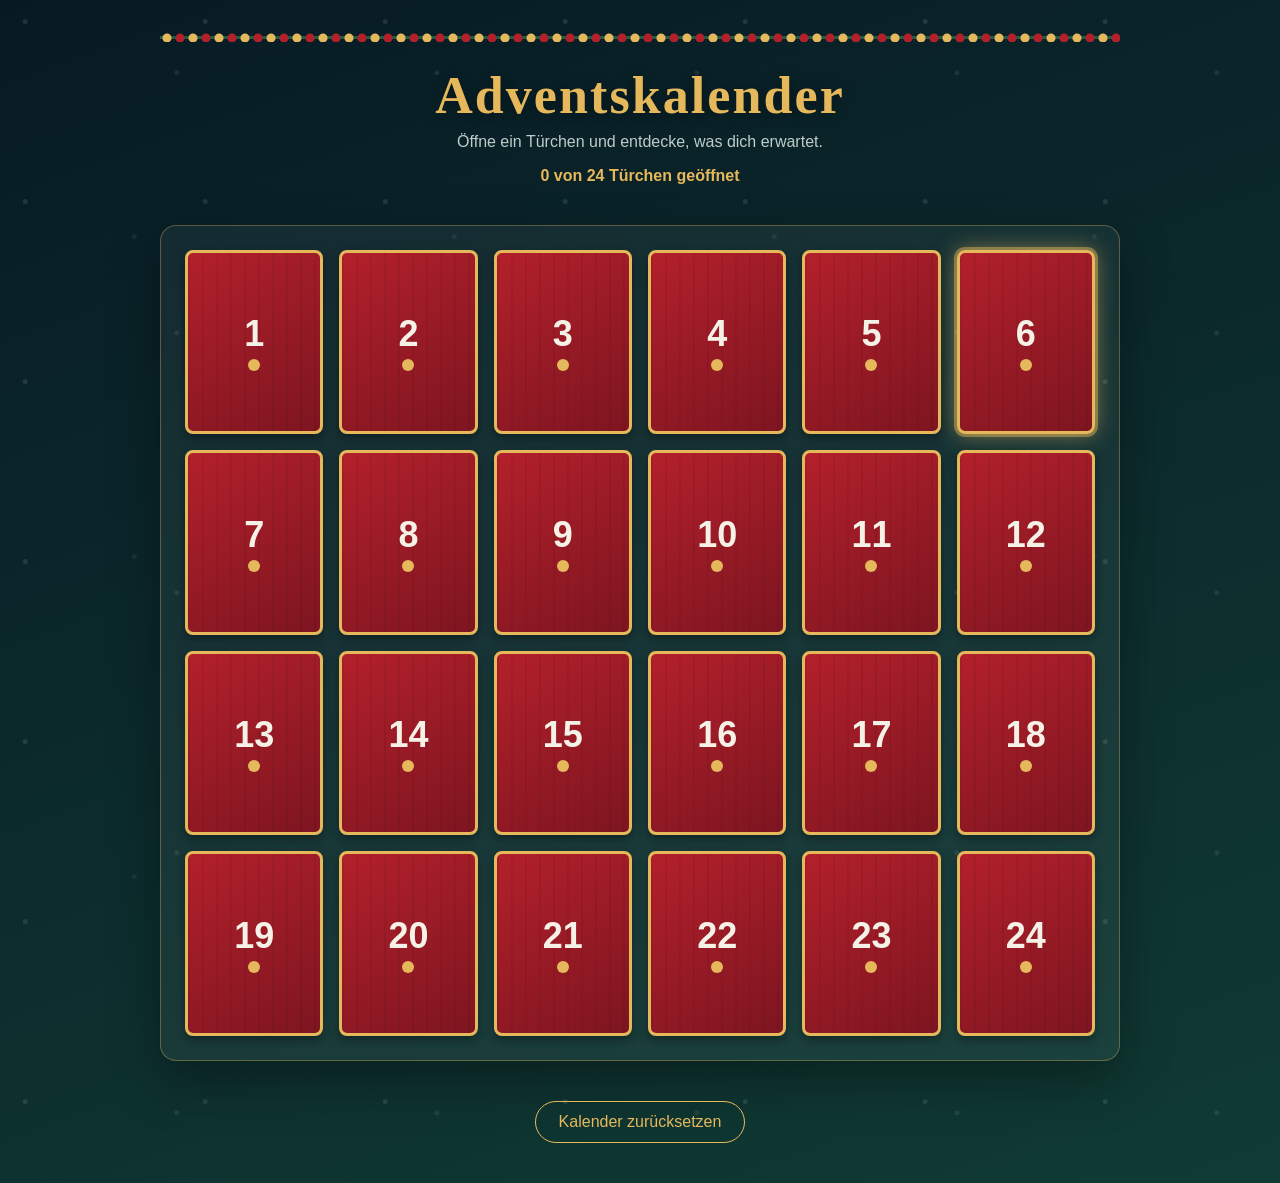
==== index.html @ 4fd3fb47 "Base" ====
<!DOCTYPE html>
<html lang="de">
<head>
  <meta charset="UTF-8">
  <meta name="viewport" content="width=device-width, initial-scale=1.0">
  <title>Adventskalender</title>
  <link rel="stylesheet" href="styles.css">
</head>
<body class="calendar-page">
  <header class="page-header">
    <div class="garland" aria-hidden="true"></div>
    <h1>Adventskalender</h1>
    <p class="subtitle">Öffne ein Türchen und entdecke, was dich erwartet.</p>
    <p class="progress" id="progress" aria-live="polite"></p>
  </header>

  <main>
    <div class="calendar" id="calendar" aria-label="Adventskalender mit 24 Türchen"></div>
  </main>

  <footer class="page-footer">
    <button type="button" id="reset" class="reset-button">Kalender zurücksetzen</button>
  </footer>

  <script src="content.js"></script>
  <script src="store.js"></script>
  <script src="script.js"></script>
</body>
</html>
---- styles.css ----
:root {
  --bg: #071a24;
  --bg-accent: #103b34;
  --green: #1f5c43;
  --door: #b3202b;
  --door-dark: #7d1520;
  --door-edge: #e6b85c;
  --text: #f6f1e6;
  --muted: #becdc9;
  --card: #fffaf0;
  --card-text: #3a2a20;
}

* {
  box-sizing: border-box;
}

body {
  margin: 0;
  min-height: 100vh;
  font-family: "Segoe UI", Roboto, Arial, sans-serif;
  color: var(--text);
  background:
    radial-gradient(circle at 14% 12%, rgba(255, 255, 255, 0.1) 0 2px, transparent 3px),
    radial-gradient(circle at 68% 28%, rgba(255, 255, 255, 0.08) 0 2px, transparent 3px),
    radial-gradient(circle at 42% 74%, rgba(255, 255, 255, 0.06) 0 2px, transparent 3px),
    linear-gradient(160deg, var(--bg), var(--bg-accent));
  background-size: 180px 180px, 260px 260px, 320px 320px, auto;
}

.page-header {
  text-align: center;
  padding: 2.5rem 1rem 1rem;
}

.garland {
  width: min(960px, 94vw);
  height: 18px;
  margin: -1rem auto 1.5rem;
  background:
    radial-gradient(circle at 7px 14px, var(--door-edge) 0 4px, transparent 5px) 0 0 / 26px 18px repeat-x,
    radial-gradient(circle at 20px 14px, var(--door) 0 4px, transparent 5px) 0 0 / 26px 18px repeat-x,
    radial-gradient(circle at 33px 14px, var(--green) 0 4px, transparent 5px) 0 0 / 26px 18px repeat-x,
    linear-gradient(to bottom, transparent 0 12px, var(--green) 12px 15px, transparent 15px);
}

.page-header h1 {
  margin: 0;
  font-family: Georgia, "Times New Roman", serif;
  font-size: clamp(2rem, 5vw, 3.25rem);
  letter-spacing: 0.04em;
  color: var(--door-edge);
  text-shadow: 0 3px 14px rgba(0, 0, 0, 0.4);
}

.subtitle {
  margin: 0.5rem 0 0;
  color: var(--muted);
}

.progress {
  margin: 1rem 0 0;
  font-weight: 600;
  color: var(--door-edge);
}

.calendar {
  display: grid;
  grid-template-columns: repeat(6, minmax(0, 1fr));
  gap: clamp(0.5rem, 1.5vw, 1rem);
  width: min(960px, 94vw);
  margin: 1.5rem auto;
  padding: clamp(0.75rem, 2vw, 1.5rem);
  border: 1px solid rgba(230, 184, 92, 0.35);
  border-radius: 16px;
  background: rgba(255, 255, 255, 0.05);
  box-shadow: 0 20px 50px rgba(0, 0, 0, 0.35);
}

.door {
  position: relative;
  display: block;
  aspect-ratio: 3 / 4;
  color: inherit;
  text-decoration: none;
  perspective: 800px;
}

.door:focus-visible {
  outline: 3px solid var(--door-edge);
  outline-offset: 3px;
  border-radius: 8px;
}

.door-inner {
  position: relative;
  width: 100%;
  height: 100%;
  transform-style: preserve-3d;
  transition: transform 0.6s ease;
}

.door.is-open .door-inner {
  transform: rotateY(180deg);
}

.door-face {
  position: absolute;
  inset: 0;
  display: flex;
  align-items: center;
  justify-content: center;
  border-radius: 8px;
  backface-visibility: hidden;
  box-shadow: 0 4px 10px rgba(0, 0, 0, 0.35);
}

.door-front {
  flex-direction: column;
  gap: 0.25rem;
  border: 3px solid var(--door-edge);
  background:
    repeating-linear-gradient(90deg, rgba(0, 0, 0, 0.06) 0 2px, transparent 2px 14px),
    linear-gradient(145deg, var(--door), var(--door-dark));
  color: var(--text);
}

.door-front .number {
  font-size: clamp(1.25rem, 3.5vw, 2.25rem);
  font-weight: 700;
}

.door-front .knob {
  width: 12px;
  height: 12px;
  border-radius: 50%;
  background: var(--door-edge);
}

.door-back {
  flex-direction: column;
  gap: 0.35rem;
  transform: rotateY(180deg);
  border: 3px solid var(--door-edge);
  background: var(--card);
  color: var(--card-text);
}

.door-back::before {
  content: "✦";
  font-size: clamp(1rem, 3vw, 1.75rem);
  color: var(--door-edge);
}

.back-label {
  font-size: clamp(0.65rem, 1.6vw, 0.9rem);
  font-weight: 600;
}

.door.is-today .door-front {
  box-shadow: 0 0 0 3px rgba(230, 184, 92, 0.45), 0 0 22px rgba(230, 184, 92, 0.55);
}

.door:not(.is-open):hover .door-inner {
  transform: translateY(-4px);
}

.page-footer,
.detail-footer {
  text-align: center;
  padding: 1rem 1rem 2.5rem;
}

.reset-button,
.back-link,
.nav-link {
  display: inline-block;
  padding: 0.7rem 1.4rem;
  border: 1px solid var(--door-edge);
  border-radius: 999px;
  background: transparent;
  color: var(--door-edge);
  font: inherit;
  text-decoration: none;
  cursor: pointer;
}

.reset-button:hover,
.back-link:hover,
.nav-link:hover {
  background: rgba(230, 184, 92, 0.15);
}

.reset-button:focus-visible,
.back-link:focus-visible,
.nav-link:focus-visible {
  outline: 3px solid var(--door-edge);
  outline-offset: 3px;
}

.detail-header {
  padding: 1.75rem clamp(1rem, 4vw, 3rem) 0;
}

.back-link::before {
  content: "← ";
}

.detail-main {
  width: min(720px, 92vw);
  margin: 1.5rem auto;
}

.door-detail {
  padding: clamp(1.5rem, 4vw, 2.75rem);
  border: 2px solid var(--door-edge);
  border-radius: 16px;
  background:
    radial-gradient(circle at 100% 0, rgba(31, 92, 67, 0.08) 0 35%, transparent 36%),
    var(--card);
  color: var(--card-text);
  box-shadow: 0 20px 50px rgba(0, 0, 0, 0.35);
}

.detail-day {
  margin: 0;
  font-family: Georgia, "Times New Roman", serif;
  font-size: clamp(2.5rem, 8vw, 4rem);
  font-weight: 700;
  line-height: 1;
  color: var(--door);
}

.door-detail h1 {
  margin: 0.5rem 0 1.5rem;
  font-family: Georgia, "Times New Roman", serif;
  font-size: clamp(1.5rem, 4vw, 2.25rem);
  color: var(--green);
}

.detail-text {
  margin: 0;
  font-size: 1.05rem;
  line-height: 1.7;
}

.notice {
  padding: 1.5rem;
  border-radius: 12px;
  background: rgba(31, 92, 67, 0.08);
  text-align: center;
}

.notice::before {
  content: "✦";
  display: block;
  margin-bottom: 0.5rem;
  font-size: 1.5rem;
  color: var(--door-edge);
}

.notice h2 {
  margin: 0;
  font-family: Georgia, "Times New Roman", serif;
  font-size: clamp(1.4rem, 4vw, 2rem);
  color: var(--door);
}

.notice-note {
  margin: 0.75rem 0 0;
  color: var(--green);
}

.image-figure {
  margin: 0;
  text-align: center;
}

.image-frame {
  display: flex;
  align-items: center;
  justify-content: center;
  min-height: 220px;
  padding: 1.5rem;
  border-radius: 12px;
  background: linear-gradient(160deg, rgba(31, 92, 67, 0.12), rgba(230, 184, 92, 0.12));
}

.motif {
  width: min(180px, 60vw);
  height: auto;
}

.motif .accent {
  fill: var(--door-edge);
}

.motif .trunk,
.motif .ribbon {
  fill: var(--door-dark);
}

.motif .snow {
  fill: #fdfdfb;
  stroke: var(--green);
  stroke-width: 3;
}

.motif .eye {
  fill: var(--door-dark);
}

.image-figure figcaption {
  margin-top: 1rem;
  color: var(--green);
  font-size: 0.95rem;
}

.audio-block audio {
  width: 100%;
}

.audio-hint {
  margin: 0.75rem 0 0;
  padding: 0.75rem 1rem;
  border-radius: 8px;
  background: rgba(179, 32, 43, 0.1);
  color: var(--door-dark);
  font-size: 0.95rem;
}

.audio-transcript {
  margin: 1rem 0 0;
  padding: 1rem;
  border-left: 3px solid var(--door-edge);
  background: rgba(31, 92, 67, 0.06);
  line-height: 1.7;
}

.door-nav {
  display: flex;
  justify-content: space-between;
  flex-wrap: wrap;
  gap: 0.75rem;
  width: min(720px, 92vw);
  margin: 0 auto;
}

@media (max-width: 640px) {
  .calendar {
    grid-template-columns: repeat(4, minmax(0, 1fr));
  }

  .door-nav {
    justify-content: center;
  }
}

@media (prefers-reduced-motion: reduce) {
  .door-inner,
  .door:not(.is-open):hover .door-inner {
    transition: none;
    transform: none;
  }

  .door.is-open .door-inner {
    transform: rotateY(180deg);
  }
}
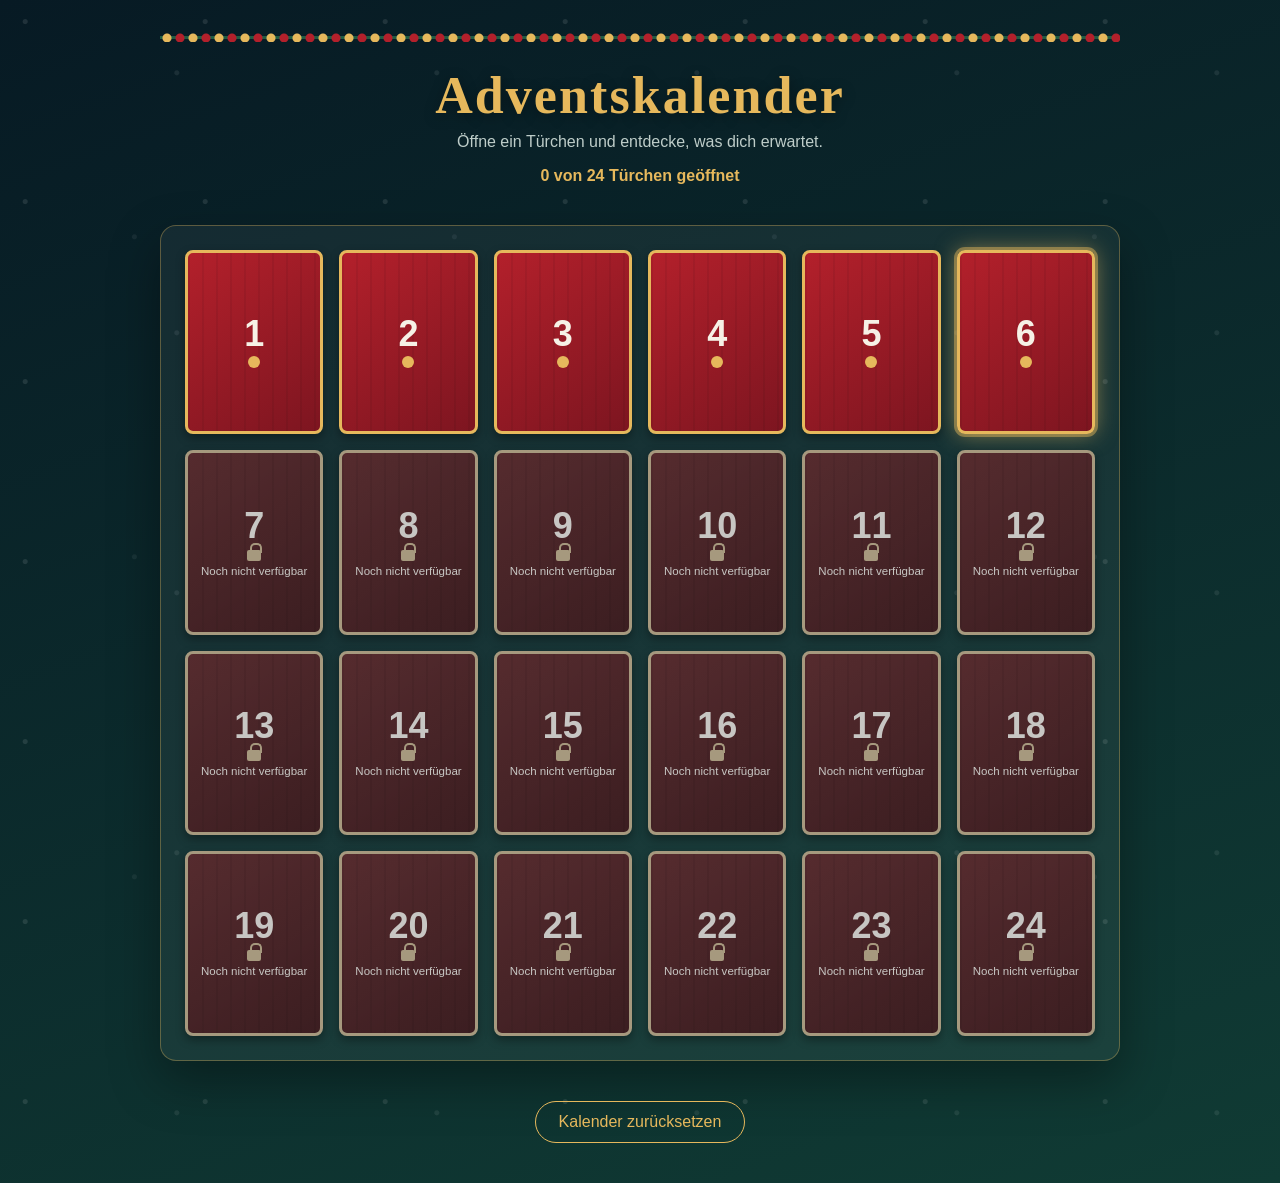
==== commit 29c14b36: "Sperre zukünftige Tage" ====
--- a/index.html
+++ b/index.html
@@ -23,6 +23,7 @@
   </footer>
 
   <script src="content.js"></script>
+  <script src="date.js"></script>
   <script src="store.js"></script>
   <script src="script.js"></script>
 </body>
--- a/styles.css
+++ b/styles.css
@@ -125,9 +125,10 @@
   color: var(--text);
 }
 
-.door-front .number {
+.number {
   font-size: clamp(1.25rem, 3.5vw, 2.25rem);
   font-weight: 700;
+  line-height: 1;
 }
 
 .door-front .knob {
@@ -146,10 +147,8 @@
   color: var(--card-text);
 }
 
-.door-back::before {
-  content: "✦";
-  font-size: clamp(1rem, 3vw, 1.75rem);
-  color: var(--door-edge);
+.door-back .number {
+  color: var(--door);
 }
 
 .back-label {
@@ -161,7 +160,43 @@
   box-shadow: 0 0 0 3px rgba(230, 184, 92, 0.45), 0 0 22px rgba(230, 184, 92, 0.55);
 }
 
-.door:not(.is-open):hover .door-inner {
+.door.is-locked {
+  cursor: not-allowed;
+}
+
+.door.is-locked .door-front {
+  filter: saturate(0.35) brightness(0.82);
+}
+
+.lock {
+  position: relative;
+  display: block;
+  width: 14px;
+  height: 11px;
+  margin-top: 2px;
+  border-radius: 2px;
+  background: var(--door-edge);
+}
+
+.lock::before {
+  content: "";
+  position: absolute;
+  left: 3px;
+  top: -7px;
+  width: 8px;
+  height: 8px;
+  border: 2px solid var(--door-edge);
+  border-bottom: 0;
+  border-radius: 5px 5px 0 0;
+}
+
+.lock-label {
+  font-size: clamp(0.5rem, 1.2vw, 0.72rem);
+  line-height: 1.15;
+  text-align: center;
+}
+
+.door:not(.is-open):not(.is-locked):hover .door-inner {
   transform: translateY(-4px);
 }
 
@@ -187,8 +222,14 @@
 
 .reset-button:hover,
 .back-link:hover,
-.nav-link:hover {
+.nav-link:not(.is-locked):hover {
   background: rgba(230, 184, 92, 0.15);
+}
+
+.nav-link.is-locked {
+  color: var(--muted);
+  border-color: rgba(230, 184, 92, 0.35);
+  cursor: not-allowed;
 }
 
 .reset-button:focus-visible,
@@ -358,7 +399,7 @@
 
 @media (prefers-reduced-motion: reduce) {
   .door-inner,
-  .door:not(.is-open):hover .door-inner {
+  .door:not(.is-open):not(.is-locked):hover .door-inner {
     transition: none;
     transform: none;
   }
